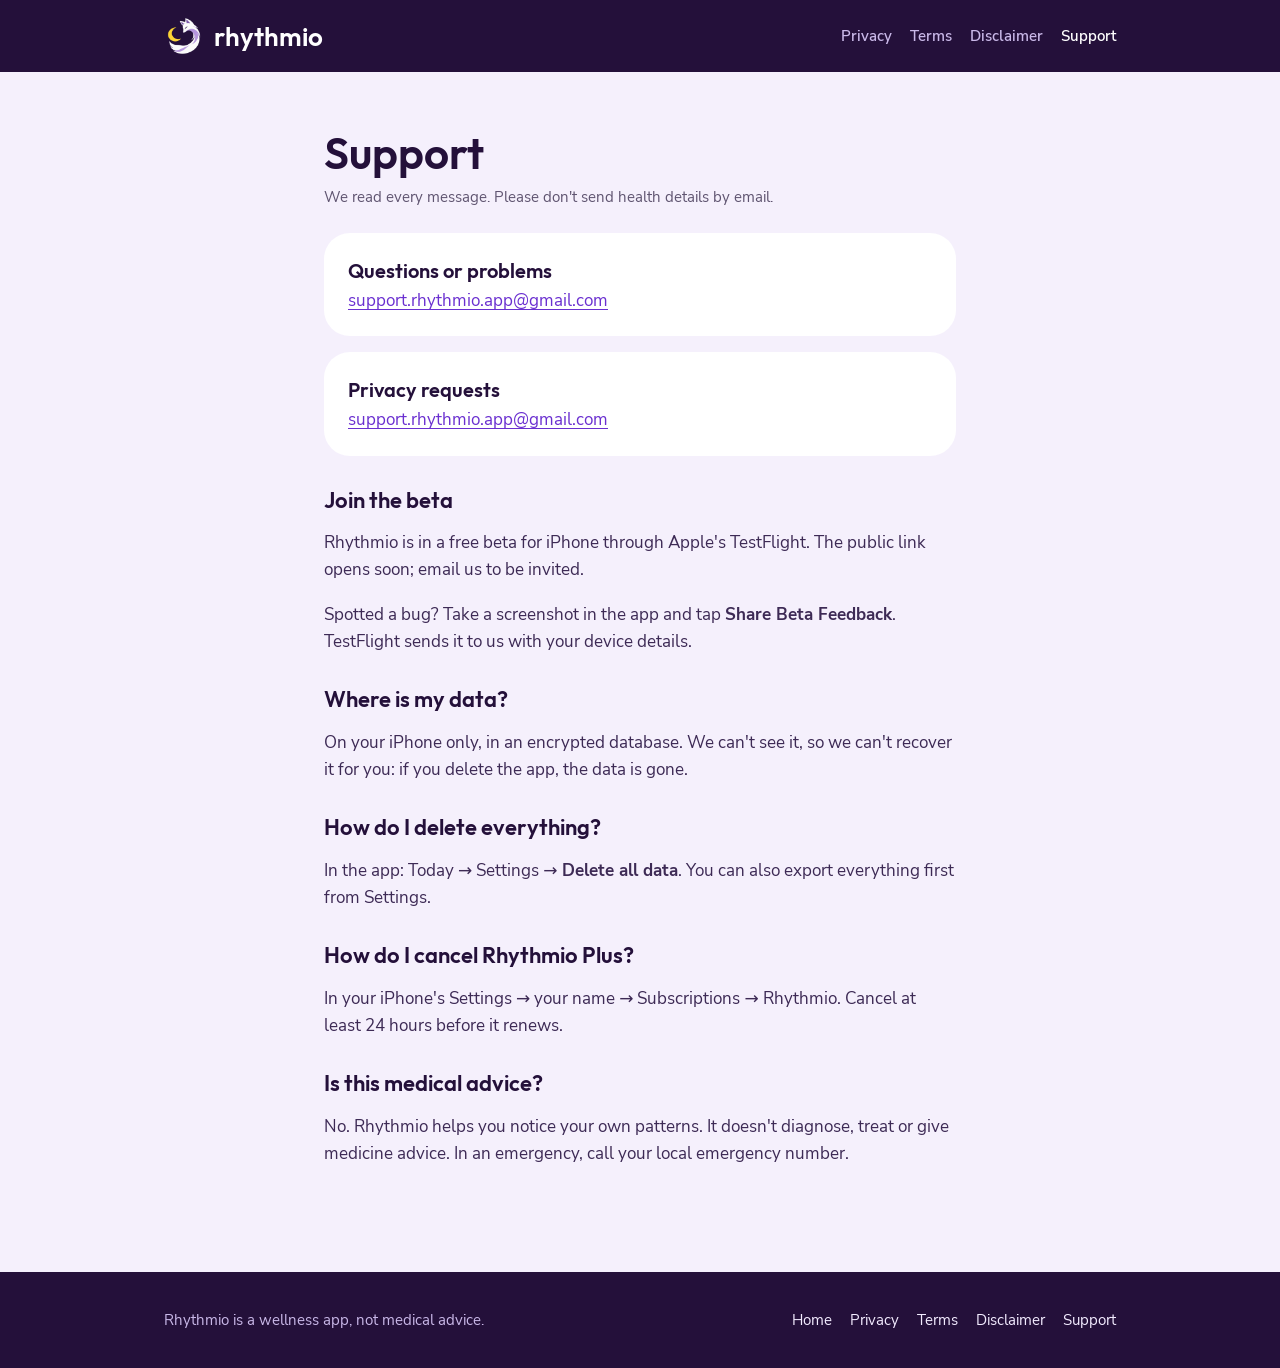
==== support.html @ bd504f75 "initial commit" ====
<!DOCTYPE html>
<html lang="en">
<head>
<meta charset="utf-8">
<meta name="viewport" content="width=device-width, initial-scale=1">
<title>Support · Rhythmio</title>
<meta name="description" content="Get help with Rhythmio: contact, beta, data and subscriptions.">
<link rel="icon" href="rhythmio-icon.png" type="image/png">
<link rel="apple-touch-icon" href="rhythmio-icon.png">
<link rel="preload" href="fonts/Outfit-SemiBold.ttf" as="font" type="font/ttf" crossorigin><link rel="preload" href="fonts/NunitoSans-Regular.ttf" as="font" type="font/ttf" crossorigin>
<link rel="stylesheet" href="style.css">
</head>
<body>
<header class="top"><div class="wrap">
  <a class="brand" href="index.html"><img src="rhythmio-mark.png" alt="" width="40" height="40">rhythmio</a>
  <nav aria-label="Main"><a href="privacy.html">Privacy</a><a href="terms.html">Terms</a><a href="disclaimer.html">Disclaimer</a><a href="support.html" aria-current=page>Support</a></nav>
</div></header>
<main class="page">
  <h1>Support</h1>
  <p class="meta">We read every message. Please don't send health details by email.</p>
  <div class="contact"><strong>Questions or problems</strong><br><a href="mailto:support.rhythmio.app@gmail.com">support.rhythmio.app@gmail.com</a></div>
  <div class="contact"><strong>Privacy requests</strong><br><a href="mailto:support.rhythmio.app@gmail.com">support.rhythmio.app@gmail.com</a></div>

  <h2 id="beta">Join the beta</h2>
  <p>Rhythmio is in a free beta for iPhone through Apple's TestFlight. The public link opens soon; email us to be invited.</p>
  <p>Spotted a bug? Take a screenshot in the app and tap <strong>Share Beta Feedback</strong>. TestFlight sends it to us with your device details.</p>

  <h2>Where is my data?</h2>
  <p>On your iPhone only, in an encrypted database. We can't see it, so we can't recover it for you: if you delete the app, the data is gone.</p>

  <h2>How do I delete everything?</h2>
  <p>In the app: Today → Settings → <strong>Delete all data</strong>. You can also export everything first from Settings.</p>

  <h2>How do I cancel Rhythmio Plus?</h2>
  <p>In your iPhone's Settings → your name → Subscriptions → Rhythmio. Cancel at least 24 hours before it renews.</p>

  <h2>Is this medical advice?</h2>
  <p>No. Rhythmio helps you notice your own patterns. It doesn't diagnose, treat or give medicine advice. In an emergency, call your local emergency number.</p>
</main>
<footer><div class="wrap">
  <span>Rhythmio is a wellness app, not medical advice.</span>
  <nav aria-label="Footer"><a href="index.html">Home</a><a href="privacy.html">Privacy</a><a href="terms.html">Terms</a><a href="disclaimer.html">Disclaimer</a><a href="support.html">Support</a></nav>
</div></footer>
</body>
</html>
---- style.css ----
/* Rhythmio website. Same palette and type as the app (design/tokens.json):
   plum hero, lilac ground, butter call to action, Outfit headings, Nunito Sans body.
   Fonts are served from this site (fonts/, SIL Open Font License), not from Google. */
@font-face { font-family: Outfit; font-weight: 500; font-display: swap; src: url(fonts/Outfit-Medium.ttf) format("truetype"); }
@font-face { font-family: Outfit; font-weight: 600; font-display: swap; src: url(fonts/Outfit-SemiBold.ttf) format("truetype"); }
@font-face { font-family: "Nunito Sans"; font-weight: 400; font-display: swap; src: url(fonts/NunitoSans-Regular.ttf) format("truetype"); }
@font-face { font-family: "Nunito Sans"; font-weight: 600; font-display: swap; src: url(fonts/NunitoSans-SemiBold.ttf) format("truetype"); }
@font-face { font-family: "Nunito Sans"; font-weight: 700; font-display: swap; src: url(fonts/NunitoSans-Bold.ttf) format("truetype"); }
:root {
  --plum: #24103A; --plum-raised: #2E1A47; --plum-line: #3F2760;
  --ground: #F5F0FC; --surface: #FFFFFF; --lilac-line: #E3D8F5;
  --lavender: #B79CFF; --violet: #7B3FE4; --violet-text: #6A2FD0;
  --pink: #E8467C; --butter: #FFD36E; --butter-text: #4A3508;
  --text: #24103A; --text-body: #3D2A55; --text-muted: #5F5470;
  --on-dark: #F3ECFF; --on-dark-muted: #C9B8E8;
  --radius: 26px;
}
* { box-sizing: border-box; min-width: 0; }
html { scroll-padding-top: 24px; }
body { margin: 0; background: var(--ground); color: var(--text-body); font: 17px/1.6 "Nunito Sans", system-ui, sans-serif; overflow-x: clip; }
h1, h2, h3 { font-family: Outfit, system-ui, sans-serif; color: var(--text); font-weight: 600; line-height: 1.12; text-wrap: balance; margin: 0; }
a { color: var(--violet-text); text-underline-offset: 3px; }
a:focus-visible, .button:focus-visible { outline: 3px solid var(--lavender); outline-offset: 3px; border-radius: 8px; }
.wrap { max-width: 1080px; margin: 0 auto; padding: 0 max(5vw, 20px); }

/* Top bar */
.top { background: var(--plum); }
.top .wrap { display: flex; justify-content: space-between; align-items: center; gap: 16px; min-height: 72px; flex-wrap: wrap; }
.brand { display: inline-flex; align-items: center; gap: 10px; color: #fff; text-decoration: none; font: 600 26px Outfit, sans-serif; }
.brand img { width: 40px; height: 40px; }
.top nav { display: flex; gap: 18px; flex-wrap: wrap; }
.top nav a { color: var(--on-dark-muted); text-decoration: none; font-weight: 600; font-size: 15px; padding: 10px 0; }
.top nav a:hover, .top nav a[aria-current=page] { color: #fff; }

/* Landing hero */
.hero { background: var(--plum); color: var(--on-dark); border-radius: 0 0 40px 40px; padding: clamp(24px, 5vw, 64px) 0 clamp(40px, 6vw, 80px); }
.hero .wrap { display: grid; grid-template-columns: minmax(0, 1.15fr) minmax(0, .85fr); gap: clamp(24px, 5vw, 64px); align-items: center; }
.hero h1 { color: #fff; font-size: clamp(36px, 5.2vw, 56px); line-height: 1.05; }
.hero h1 em { font-style: normal; color: var(--butter); }
.hero .sub { color: var(--lavender); font-weight: 700; margin: 14px 0 0; font-size: 18px; }
.benefits { list-style: none; padding: 0; margin: 28px 0 0; display: grid; gap: 14px; }
.benefits li { display: flex; gap: 14px; align-items: flex-start; }
.benefits svg { flex: none; width: 36px; height: 36px; padding: 8px; border-radius: 50%; background: var(--plum-line); color: var(--lavender); }
.cta { display: flex; flex-wrap: wrap; gap: 12px; align-items: center; margin-top: 32px; }
.button { display: inline-flex; align-items: center; justify-content: center; min-height: 52px; padding: 0 28px; border-radius: 999px; background: var(--butter); color: var(--plum); font: 700 17px "Nunito Sans", sans-serif; text-decoration: none; }
.button:hover { filter: brightness(1.04); }
.cta .note { color: var(--on-dark-muted); font-size: 14px; }
.ring { width: 100%; max-width: 380px; justify-self: center; aspect-ratio: 1; position: relative; }
.ring svg { width: 100%; height: 100%; }
.ring .centre { position: absolute; inset: 0; display: grid; place-content: center; text-align: center; font: 600 clamp(18px, 2.4vw, 26px)/1.25 Outfit, sans-serif; color: #fff; }
.ring .centre span { color: var(--butter); }

/* Sections */
.band { padding: clamp(40px, 6vw, 72px) 0; }
.band h2 { font-size: clamp(26px, 3vw, 34px); }
.band > .wrap > p.lead { max-width: 62ch; margin: 10px 0 0; }
.cards { display: grid; grid-template-columns: repeat(3, minmax(0, 1fr)); gap: 18px; margin-top: 28px; }
.card { background: var(--surface); border-radius: var(--radius); padding: 24px; }
.card h3 { font-size: 20px; margin-bottom: 6px; }
.card p { margin: 0; }
.promise { background: var(--surface); border-radius: var(--radius); padding: clamp(22px, 3vw, 36px); display: grid; grid-template-columns: repeat(2, minmax(0, 1fr)); gap: 12px 32px; margin-top: 24px; }
.promise p { margin: 0; padding-left: 28px; position: relative; }
.promise p::before { content: ""; position: absolute; left: 0; top: .45em; width: 14px; height: 14px; border-radius: 50%; background: var(--violet); }

/* Legal and support pages */
.page { max-width: 760px; margin: 0 auto; padding: clamp(28px, 5vw, 56px) max(5vw, 20px) 64px; }
.page h1 { font-size: clamp(32px, 4.5vw, 44px); }
.page .meta { color: var(--text-muted); font-size: 15px; margin: 8px 0 24px; }
.page .short { background: var(--surface); border-radius: 20px; padding: 18px 22px; margin: 0 0 8px; }
.page .short p { margin: 0; }
.page .short ul { margin: 6px 0 0; padding-left: 20px; }
.page h2 { font-size: 22px; margin: 32px 0 8px; }
.page p, .page li { color: var(--text-body); }
.page ul { padding-left: 22px; }
.contact { background: var(--surface); border-radius: var(--radius); padding: 22px 24px; margin-top: 16px; }
.contact strong { font-family: Outfit, sans-serif; font-size: 20px; color: var(--text); }

/* Footer */
footer { background: var(--plum); color: var(--on-dark-muted); padding: 36px 0; margin-top: 24px; font-size: 15px; }
footer .wrap { display: flex; flex-wrap: wrap; justify-content: space-between; gap: 16px; }
footer nav { display: flex; flex-wrap: wrap; gap: 18px; }
footer a { color: var(--on-dark); text-decoration: none; }
footer a:hover { text-decoration: underline; }

@media (max-width: 820px) {
  .hero .wrap { grid-template-columns: minmax(0, 1fr); }
  .ring { max-width: 260px; order: -1; }
  .cards { grid-template-columns: minmax(0, 1fr); }
  .promise { grid-template-columns: minmax(0, 1fr); }
}
@media (prefers-reduced-motion: no-preference) {
  .ring svg { animation: turn 60s linear infinite; }
  @keyframes turn { to { transform: rotate(360deg); } }
}
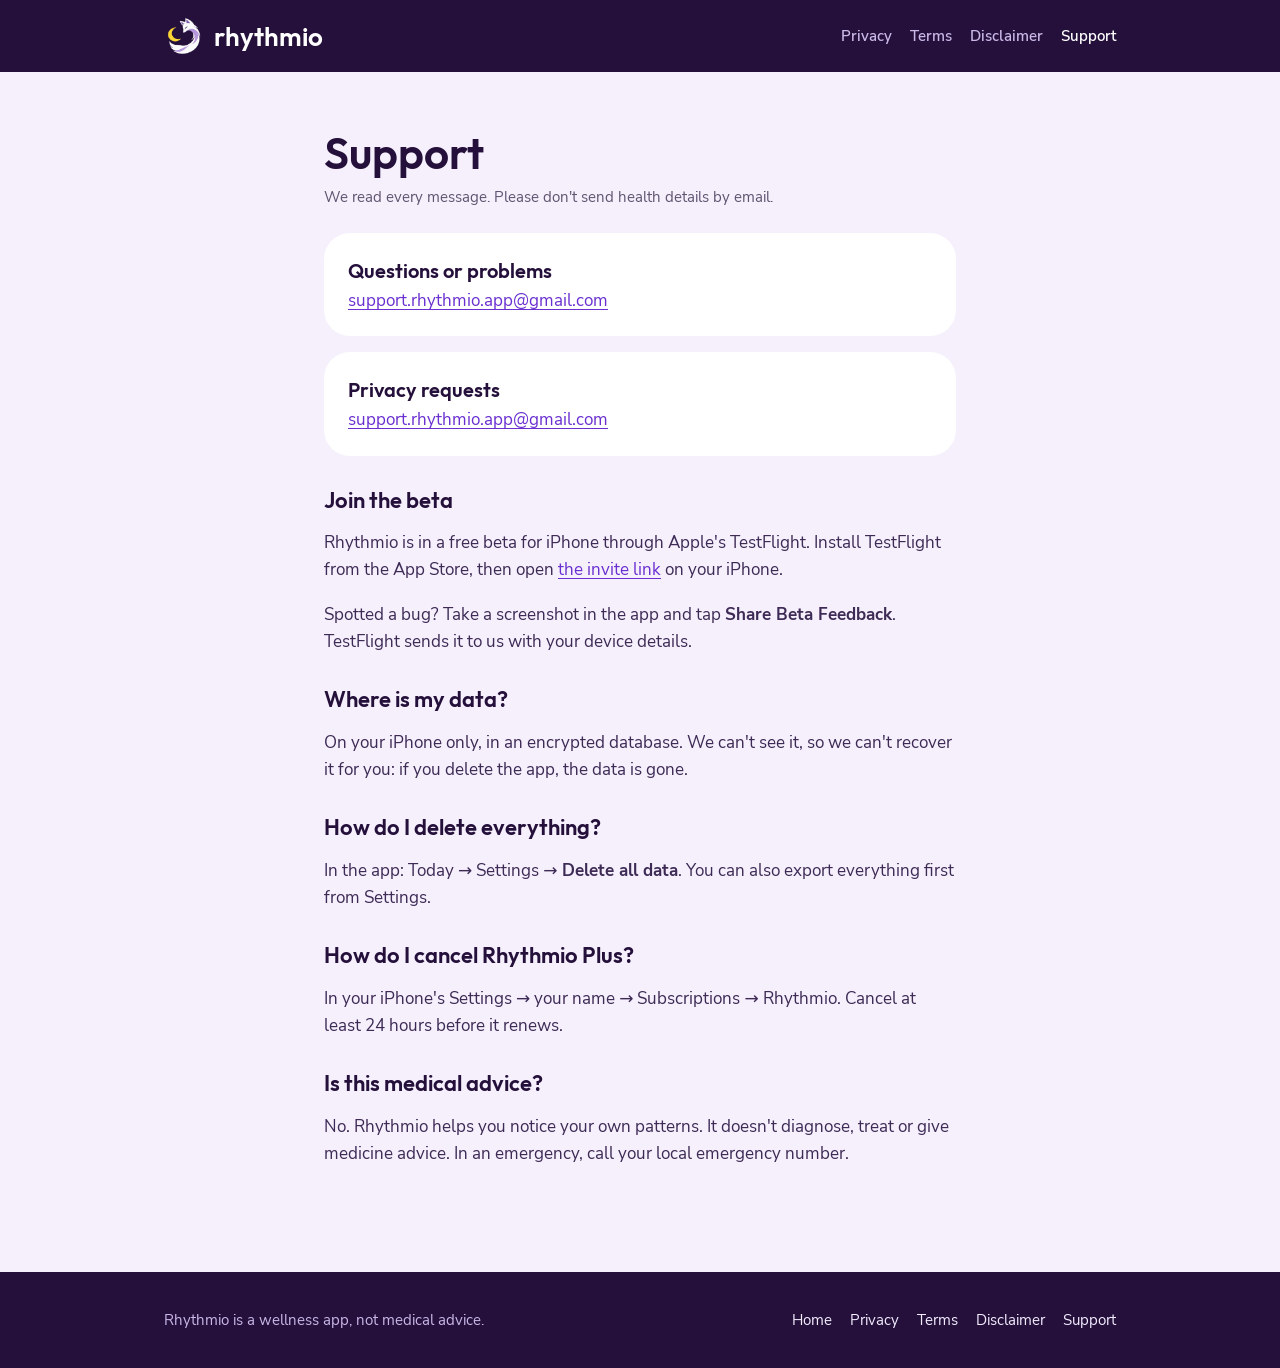
==== commit 29a6f85b: "add link for beta test" ====
--- a/support.html
+++ b/support.html
@@ -22,7 +22,7 @@
   <div class="contact"><strong>Privacy requests</strong><br><a href="mailto:support.rhythmio.app@gmail.com">support.rhythmio.app@gmail.com</a></div>
 
   <h2 id="beta">Join the beta</h2>
-  <p>Rhythmio is in a free beta for iPhone through Apple's TestFlight. The public link opens soon; email us to be invited.</p>
+  <p>Rhythmio is in a free beta for iPhone through Apple's TestFlight. Install TestFlight from the App Store, then open <a href="https://testflight.apple.com/join/xtT6ZgaQ">the invite link</a> on your iPhone.</p>
   <p>Spotted a bug? Take a screenshot in the app and tap <strong>Share Beta Feedback</strong>. TestFlight sends it to us with your device details.</p>
 
   <h2>Where is my data?</h2>
